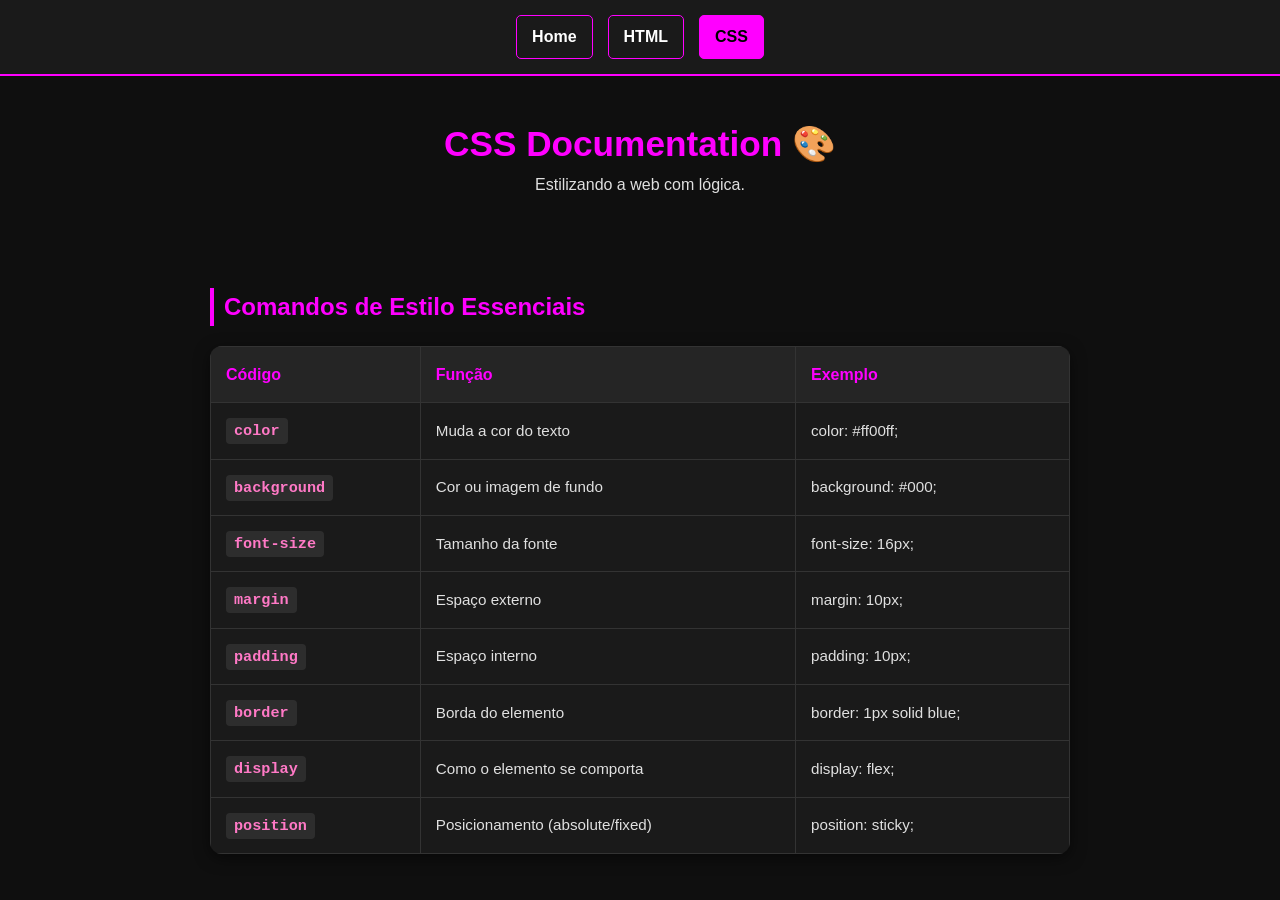
==== css.html @ 5f471304 "Criar css.html" ====
<!DOCTYPE html>
<html lang="pt-br">
<head>
    <meta charset="UTF-8">
    <meta name="viewport" content="width=device-width, initial-scale=1.0">
    <title>CSS Docs - Dicionário Dev</title>
    <style>
        /* RESET E BASE */
        * { margin: 0; padding: 0; box-sizing: border-box; font-family: 'Segoe UI', sans-serif; }
        body { background-color: #0f0f0f; color: #e0e0e0; padding: 0; line-height: 1.6; }

        /* NAVBAR (Menu Fixo) */
        .navbar {
            display: flex;
            justify-content: center;
            gap: 15px;
            padding: 15px;
            background-color: #1a1a1a;
            border-bottom: 2px solid #ff00ff; /* Mudança para o tema CSS */
            position: sticky;
            top: 0;
            z-index: 1000;
        }

        .nav-link {
            color: #fff;
            text-decoration: none;
            padding: 8px 15px;
            font-weight: bold;
            border: 1px solid #ff00ff;
            border-radius: 5px;
            transition: 0.3s;
        }

        .nav-link:hover { background-color: #ff00ff; color: #000; }
        .active { background-color: #ff00ff; color: #000; }

        /* CONTEÚDO */
        header { text-align: center; margin: 40px 0; }
        h1 { color: #ff00ff; font-size: 2.2rem; }
        
        main { padding: 20px; max-width: 900px; margin: 0 auto; }
        h2 { color: #ff00ff; margin: 30px 0 20px 0; border-left: 4px solid #ff00ff; padding-left: 10px; }

        /* TABELA */
        .container-tabela { overflow-x: auto; border-radius: 12px; box-shadow: 0 4px 15px rgba(0,0,0,0.5); }
        table { width: 100%; border-collapse: collapse; background-color: #1a1a1a; border: 1px solid #333; }
        th { background-color: #252525; color: #ff00ff; padding: 15px; text-align: left; border: 1px solid #333; }
        td { padding: 15px; border: 1px solid #333; vertical-align: middle; font-size: 0.95rem; }
        code { background-color: #2d2d2d; color: #ff79c6; padding: 4px 8px; border-radius: 4px; font-family: 'Courier New', monospace; font-weight: bold; }
    </style>
</head>
<body>

    <nav class="navbar">
        <a href="index.html" class="nav-link">Home</a>
        <a href="html.html" class="nav-link">HTML</a>
        <a href="css.html" class="nav-link active">CSS</a>
    </nav>

    <header>
        <h1>CSS Documentation 🎨</h1>
        <p>Estilizando a web com lógica.</p>
    </header>

    <main>
        <h2>Comandos de Estilo Essenciais</h2>
        <div class="container-tabela">
            <table>
                <thead>
                    <tr><th>Código</th><th>Função</th><th>Exemplo</th></tr>
                </thead>
                <tbody>
                    <tr><td><code>color</code></td><td>Muda a cor do texto</td><td>color: #ff00ff;</td></tr>
                    <tr><td><code>background</code></td><td>Cor ou imagem de fundo</td><td>background: #000;</td></tr>
                    <tr><td><code>font-size</code></td><td>Tamanho da fonte</td><td>font-size: 16px;</td></tr>
                    <tr><td><code>margin</code></td><td>Espaço externo</td><td>margin: 10px;</td></tr>
                    <tr><td><code>padding</code></td><td>Espaço interno</td><td>padding: 10px;</td></tr>
                    <tr><td><code>border</code></td><td>Borda do elemento</td><td>border: 1px solid blue;</td></tr>
                    <tr><td><code>display</code></td><td>Como o elemento se comporta</td><td>display: flex;</td></tr>
                    <tr><td><code>position</code></td><td>Posicionamento (absolute/fixed)</td><td>position: sticky;</td></tr>
                </tbody>
            </table>
        </div>
    </main>

</body>
</html>
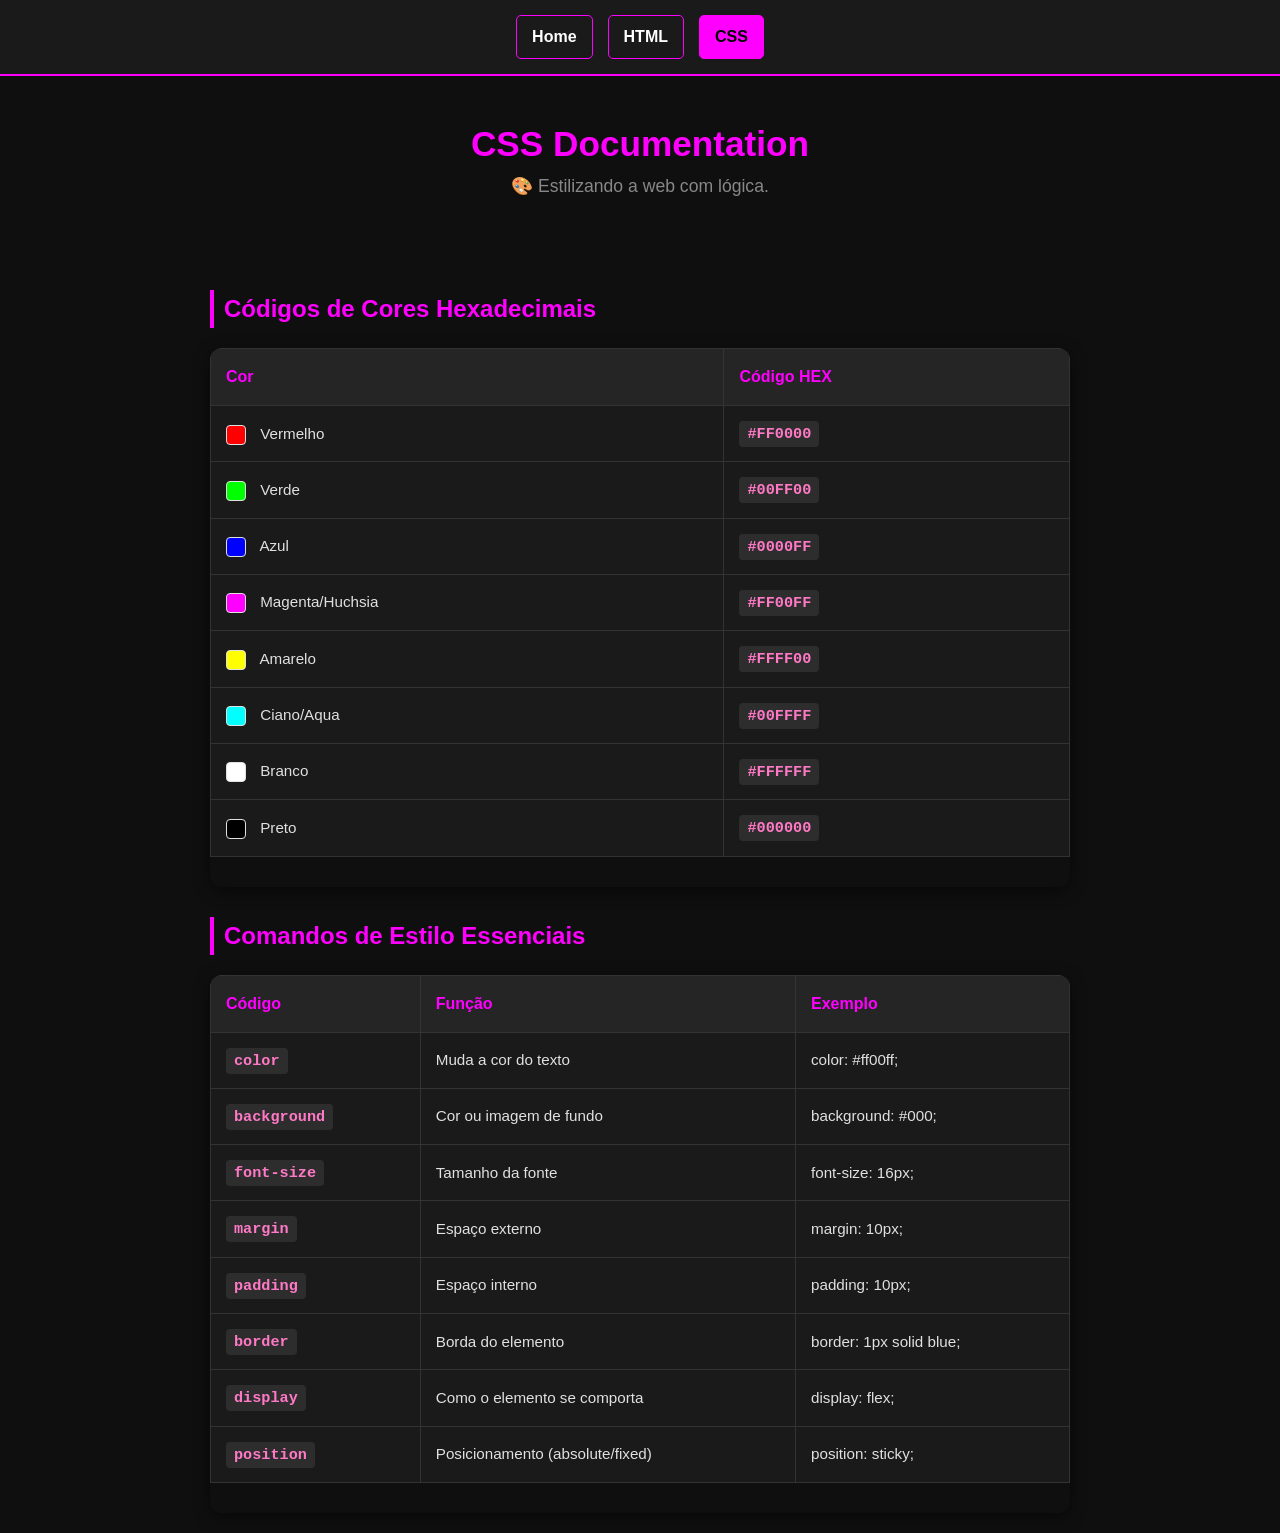
==== commit a69cbf05: "Atualizar o css.html" ====
--- a/css.html
+++ b/css.html
@@ -38,16 +38,28 @@
         /* CONTEÚDO */
         header { text-align: center; margin: 40px 0; }
         h1 { color: #ff00ff; font-size: 2.2rem; }
-        
+        p { color: #888; font-size: 1.1rem; }
+
         main { padding: 20px; max-width: 900px; margin: 0 auto; }
         h2 { color: #ff00ff; margin: 30px 0 20px 0; border-left: 4px solid #ff00ff; padding-left: 10px; }
 
         /* TABELA */
         .container-tabela { overflow-x: auto; border-radius: 12px; box-shadow: 0 4px 15px rgba(0,0,0,0.5); }
-        table { width: 100%; border-collapse: collapse; background-color: #1a1a1a; border: 1px solid #333; }
+        table { width: 100%; border-collapse: collapse; background-color: #1a1a1a; border: 1px solid #333; margin-bottom: 30px; }
         th { background-color: #252525; color: #ff00ff; padding: 15px; text-align: left; border: 1px solid #333; }
         td { padding: 15px; border: 1px solid #333; vertical-align: middle; font-size: 0.95rem; }
         code { background-color: #2d2d2d; color: #ff79c6; padding: 4px 8px; border-radius: 4px; font-family: 'Courier New', monospace; font-weight: bold; }
+        
+        /* Nova classe para exibir a cor em um bloco */
+        .color-block {
+            width: 20px;
+            height: 20px;
+            border-radius: 4px;
+            border: 1px solid #e0e0e0;
+            display: inline-block;
+            margin-right: 10px;
+            vertical-align: middle;
+        }
     </style>
 </head>
 <body>
@@ -59,11 +71,57 @@
     </nav>
 
     <header>
-        <h1>CSS Documentation 🎨</h1>
-        <p>Estilizando a web com lógica.</p>
+        <h1>CSS Documentation</h1>
+        <p>🎨 Estilizando a web com lógica.</p>
     </header>
 
     <main>
+        <h2>Códigos de Cores Hexadecimais</h2>
+        <div class="container-tabela">
+            <table>
+                <thead>
+                    <tr>
+                        <th>Cor</th>
+                        <th>Código HEX</th>
+                    </tr>
+                </thead>
+                <tbody>
+                    <tr>
+                        <td><span class="color-block" style="background-color: #FF0000;"></span> Vermelho</td>
+                        <td><code>#FF0000</code></td>
+                    </tr>
+                    <tr>
+                        <td><span class="color-block" style="background-color: #00FF00;"></span> Verde</td>
+                        <td><code>#00FF00</code></td>
+                    </tr>
+                    <tr>
+                        <td><span class="color-block" style="background-color: #0000FF;"></span> Azul</td>
+                        <td><code>#0000FF</code></td>
+                    </tr>
+                    <tr>
+                        <td><span class="color-block" style="background-color: #FF00FF;"></span> Magenta/Huchsia</td>
+                        <td><code>#FF00FF</code></td>
+                    </tr>
+                    <tr>
+                        <td><span class="color-block" style="background-color: #FFFF00;"></span> Amarelo</td>
+                        <td><code>#FFFF00</code></td>
+                    </tr>
+                    <tr>
+                        <td><span class="color-block" style="background-color: #00FFFF;"></span> Ciano/Aqua</td>
+                        <td><code>#00FFFF</code></td>
+                    </tr>
+                    <tr>
+                        <td><span class="color-block" style="background-color: #FFFFFF;"></span> Branco</td>
+                        <td><code>#FFFFFF</code></td>
+                    </tr>
+                    <tr>
+                        <td><span class="color-block" style="background-color: #000000;"></span> Preto</td>
+                        <td><code>#000000</code></td>
+                    </tr>
+                </tbody>
+            </table>
+        </div>
+        
         <h2>Comandos de Estilo Essenciais</h2>
         <div class="container-tabela">
             <table>
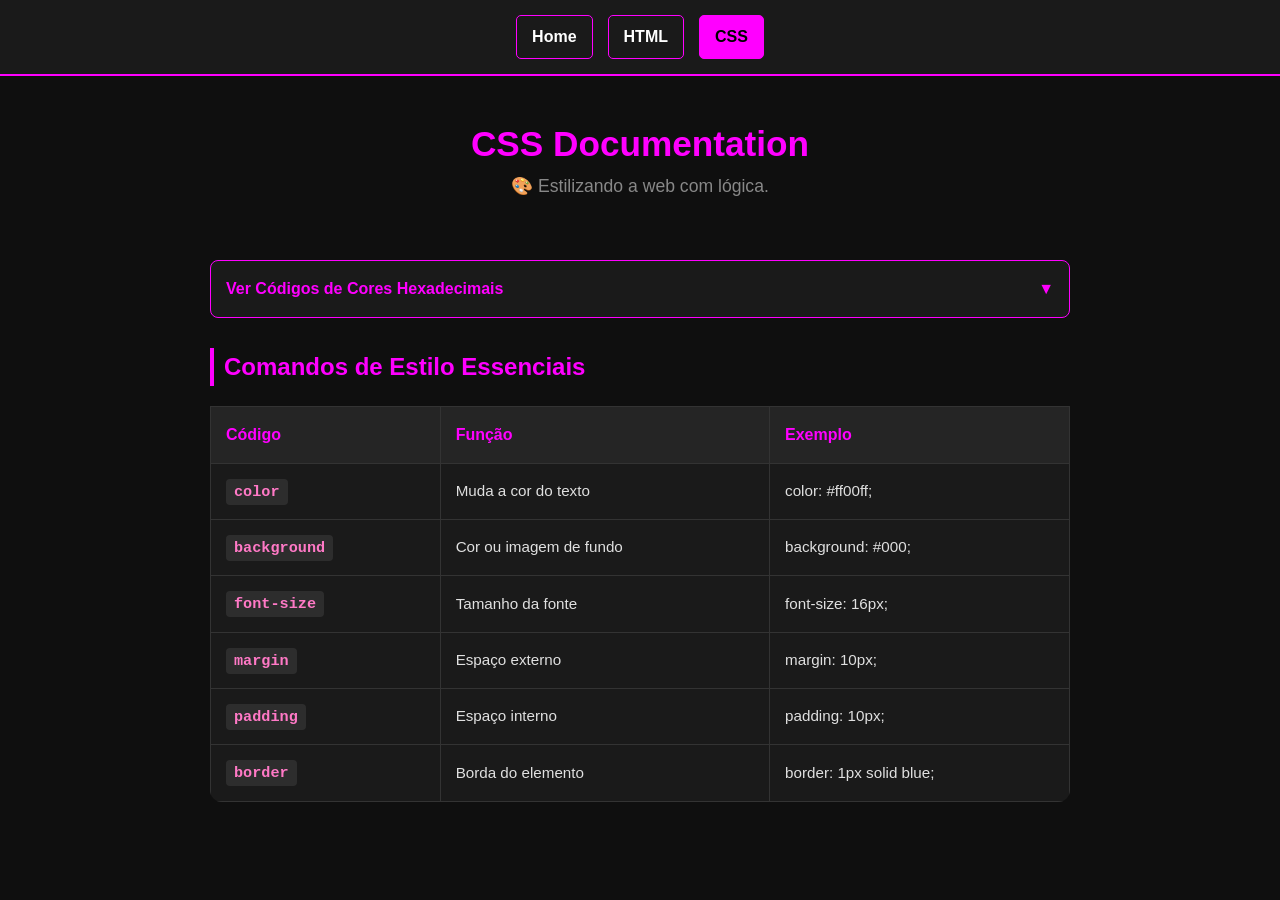
==== commit 25f62e7d: "Atualizar o css.html" ====
--- a/css.html
+++ b/css.html
@@ -16,7 +16,7 @@
             gap: 15px;
             padding: 15px;
             background-color: #1a1a1a;
-            border-bottom: 2px solid #ff00ff; /* Mudança para o tema CSS */
+            border-bottom: 2px solid #ff00ff;
             position: sticky;
             top: 0;
             z-index: 1000;
@@ -39,27 +39,25 @@
         header { text-align: center; margin: 40px 0; }
         h1 { color: #ff00ff; font-size: 2.2rem; }
         p { color: #888; font-size: 1.1rem; }
-
         main { padding: 20px; max-width: 900px; margin: 0 auto; }
         h2 { color: #ff00ff; margin: 30px 0 20px 0; border-left: 4px solid #ff00ff; padding-left: 10px; }
 
+        /* EFEITO SANFONA (DETAILS) */
+        details { margin-bottom: 20px; border: 1px solid #ff00ff; border-radius: 8px; background-color: #1a1a1a; }
+        summary { padding: 15px; cursor: pointer; color: #ff00ff; font-weight: bold; list-style: none; outline: none; }
+        summary::-webkit-details-marker { display: none; } /* Remove a setinha padrão */
+        summary:hover { background-color: #252525; }
+        summary::after { content: " ▼"; float: right; }
+        details[open] summary::after { content: " ▲"; }
+
         /* TABELA */
-        .container-tabela { overflow-x: auto; border-radius: 12px; box-shadow: 0 4px 15px rgba(0,0,0,0.5); }
-        table { width: 100%; border-collapse: collapse; background-color: #1a1a1a; border: 1px solid #333; margin-bottom: 30px; }
+        .container-tabela { overflow-x: auto; border-radius: 0 0 12px 12px; }
+        table { width: 100%; border-collapse: collapse; background-color: #1a1a1a; border: 1px solid #333; }
         th { background-color: #252525; color: #ff00ff; padding: 15px; text-align: left; border: 1px solid #333; }
         td { padding: 15px; border: 1px solid #333; vertical-align: middle; font-size: 0.95rem; }
         code { background-color: #2d2d2d; color: #ff79c6; padding: 4px 8px; border-radius: 4px; font-family: 'Courier New', monospace; font-weight: bold; }
         
-        /* Nova classe para exibir a cor em um bloco */
-        .color-block {
-            width: 20px;
-            height: 20px;
-            border-radius: 4px;
-            border: 1px solid #e0e0e0;
-            display: inline-block;
-            margin-right: 10px;
-            vertical-align: middle;
-        }
+        .color-block { width: 20px; height: 20px; border-radius: 4px; border: 1px solid #e0e0e0; display: inline-block; margin-right: 10px; vertical-align: middle; }
     </style>
 </head>
 <body>
@@ -76,51 +74,25 @@
     </header>
 
     <main>
-        <h2>Códigos de Cores Hexadecimais</h2>
-        <div class="container-tabela">
-            <table>
-                <thead>
-                    <tr>
-                        <th>Cor</th>
-                        <th>Código HEX</th>
-                    </tr>
-                </thead>
-                <tbody>
-                    <tr>
-                        <td><span class="color-block" style="background-color: #FF0000;"></span> Vermelho</td>
-                        <td><code>#FF0000</code></td>
-                    </tr>
-                    <tr>
-                        <td><span class="color-block" style="background-color: #00FF00;"></span> Verde</td>
-                        <td><code>#00FF00</code></td>
-                    </tr>
-                    <tr>
-                        <td><span class="color-block" style="background-color: #0000FF;"></span> Azul</td>
-                        <td><code>#0000FF</code></td>
-                    </tr>
-                    <tr>
-                        <td><span class="color-block" style="background-color: #FF00FF;"></span> Magenta/Huchsia</td>
-                        <td><code>#FF00FF</code></td>
-                    </tr>
-                    <tr>
-                        <td><span class="color-block" style="background-color: #FFFF00;"></span> Amarelo</td>
-                        <td><code>#FFFF00</code></td>
-                    </tr>
-                    <tr>
-                        <td><span class="color-block" style="background-color: #00FFFF;"></span> Ciano/Aqua</td>
-                        <td><code>#00FFFF</code></td>
-                    </tr>
-                    <tr>
-                        <td><span class="color-block" style="background-color: #FFFFFF;"></span> Branco</td>
-                        <td><code>#FFFFFF</code></td>
-                    </tr>
-                    <tr>
-                        <td><span class="color-block" style="background-color: #000000;"></span> Preto</td>
-                        <td><code>#000000</code></td>
-                    </tr>
-                </tbody>
-            </table>
-        </div>
+        
+        <details>
+            <summary>Ver Códigos de Cores Hexadecimais</summary>
+            <div class="container-tabela">
+                <table>
+                    <thead>
+                        <tr><th>Cor</th><th>Código HEX</th></tr>
+                    </thead>
+                    <tbody>
+                        <tr><td><span class="color-block" style="background-color: #FF0000;"></span> Vermelho</td><td><code>#FF0000</code></td></tr>
+                        <tr><td><span class="color-block" style="background-color: #00FF00;"></span> Verde</td><td><code>#00FF00</code></td></tr>
+                        <tr><td><span class="color-block" style="background-color: #0000FF;"></span> Azul</td><td><code>#0000FF</code></td></tr>
+                        <tr><td><span class="color-block" style="background-color: #FF00FF;"></span> Magenta</td><td><code>#FF00FF</code></td></tr>
+                        <tr><td><span class="color-block" style="background-color: #FFFF00;"></span> Amarelo</td><td><code>#FFFF00</code></td></tr>
+                        <tr><td><span class="color-block" style="background-color: #00FFFF;"></span> Ciano</td><td><code>#00FFFF</code></td></tr>
+                    </tbody>
+                </table>
+            </div>
+        </details>
         
         <h2>Comandos de Estilo Essenciais</h2>
         <div class="container-tabela">
@@ -135,8 +107,6 @@
                     <tr><td><code>margin</code></td><td>Espaço externo</td><td>margin: 10px;</td></tr>
                     <tr><td><code>padding</code></td><td>Espaço interno</td><td>padding: 10px;</td></tr>
                     <tr><td><code>border</code></td><td>Borda do elemento</td><td>border: 1px solid blue;</td></tr>
-                    <tr><td><code>display</code></td><td>Como o elemento se comporta</td><td>display: flex;</td></tr>
-                    <tr><td><code>position</code></td><td>Posicionamento (absolute/fixed)</td><td>position: sticky;</td></tr>
                 </tbody>
             </table>
         </div>
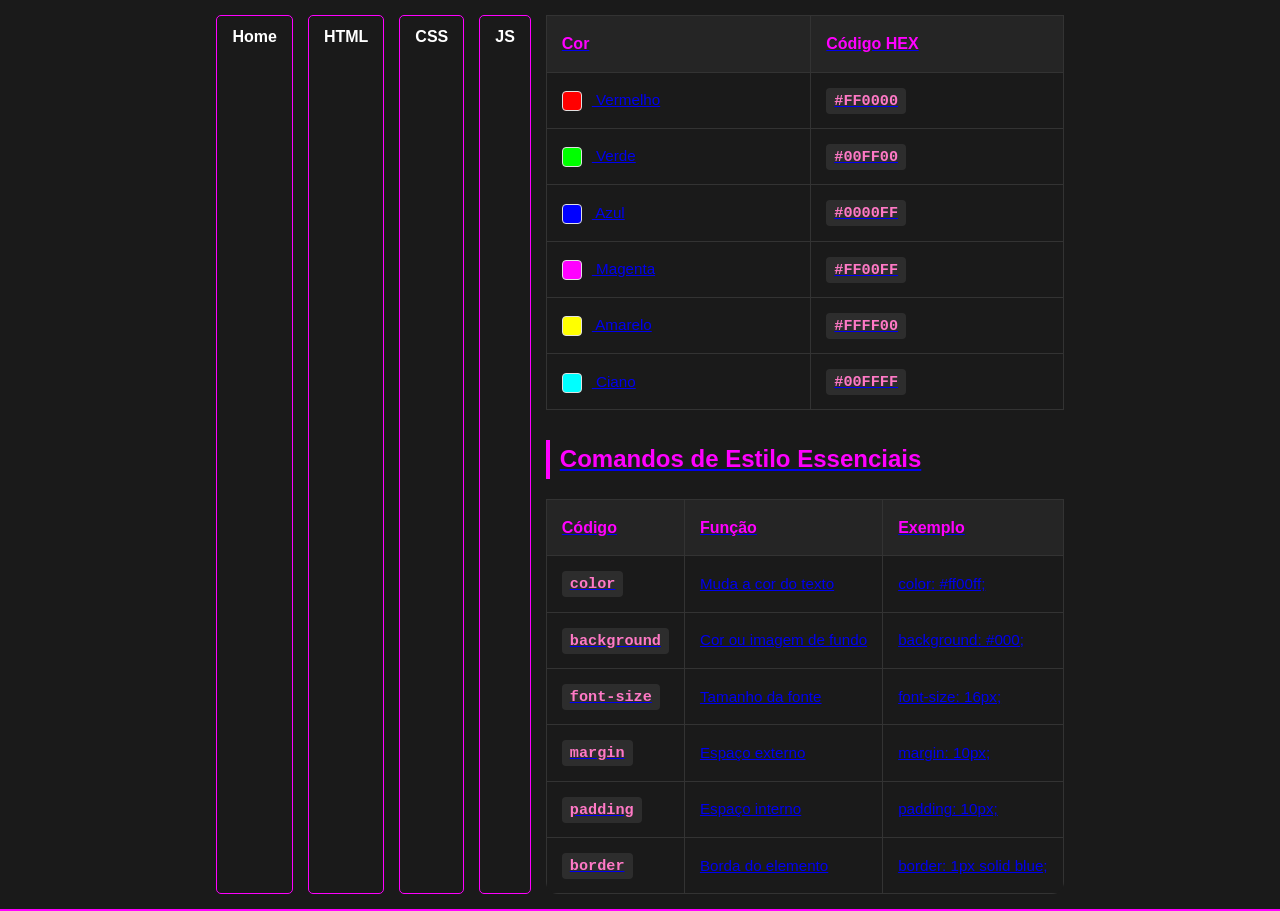
==== commit ee89ab83: "Atualizar o css.html" ====
--- a/css.html
+++ b/css.html
@@ -65,8 +65,12 @@
     <nav class="navbar">
         <a href="index.html" class="nav-link">Home</a>
         <a href="html.html" class="nav-link">HTML</a>
-        <a href="css.html" class="nav-link active">CSS</a>
-    </nav>
+        <a href="css.html" class="nav-link">CSS</a>
+    
+<a href="js.html" class="nav-link">JS</a>
+<a href="python.html" classe="nav-link> PYTHON</a>
+</nav>
+
 
     <header>
         <h1>CSS Documentation</h1>
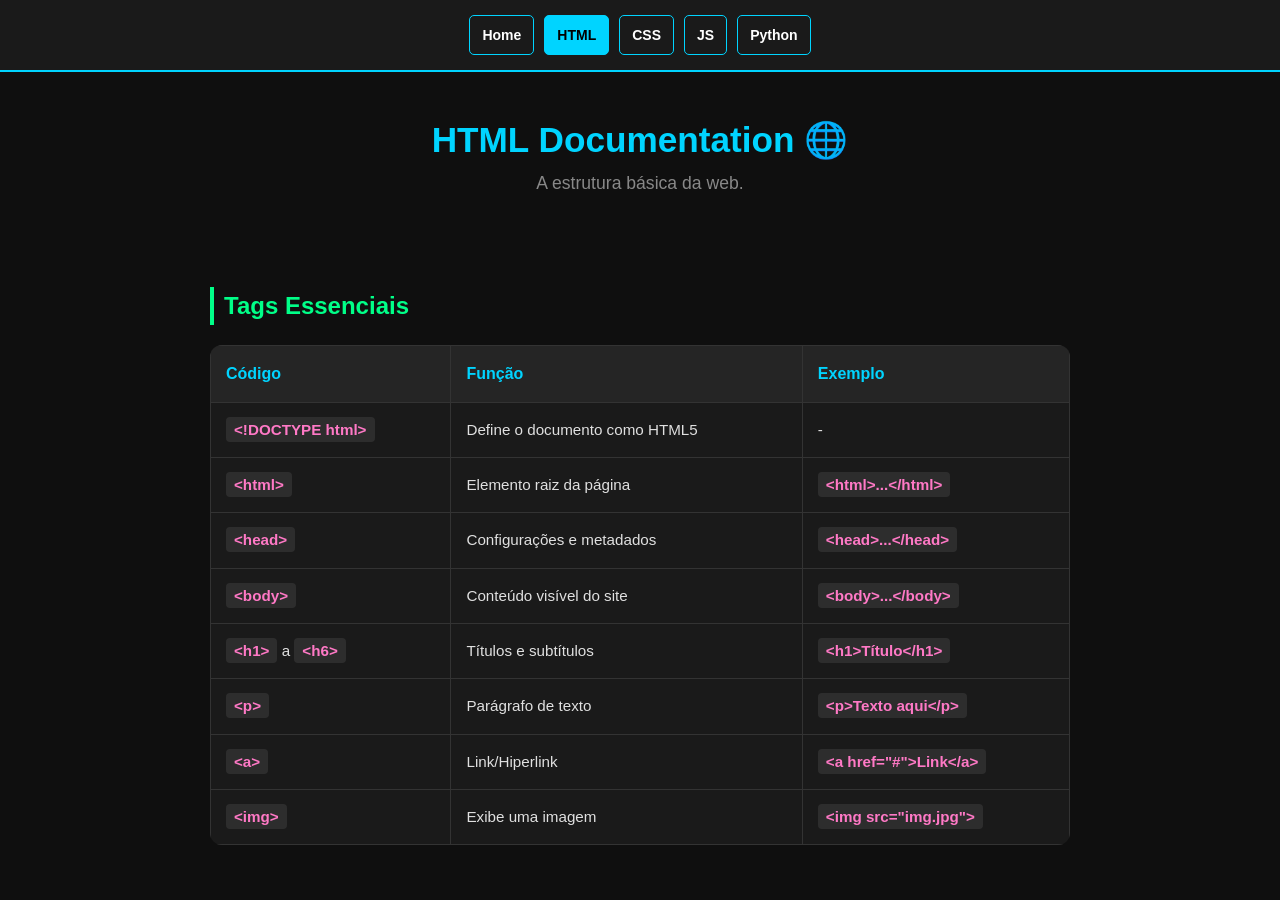
==== commit aabf2e06: "Atualizar o css.html" ====
--- a/css.html
+++ b/css.html
@@ -3,20 +3,21 @@
 <head>
     <meta charset="UTF-8">
     <meta name="viewport" content="width=device-width, initial-scale=1.0">
-    <title>CSS Docs - Dicionário Dev</title>
+    <title>HTML Docs - Dicionário Dev</title>
     <style>
         /* RESET E BASE */
         * { margin: 0; padding: 0; box-sizing: border-box; font-family: 'Segoe UI', sans-serif; }
-        body { background-color: #0f0f0f; color: #e0e0e0; padding: 0; line-height: 1.6; }
+        body { background-color: #0f0f0f; color: #e0e0e0; line-height: 1.6; }
 
-        /* NAVBAR (Menu Fixo) */
+        /* NAVBAR RESPONSIVA */
         .navbar {
             display: flex;
             justify-content: center;
-            gap: 15px;
+            flex-wrap: wrap; /* Ajuste para celular */
+            gap: 10px;
             padding: 15px;
             background-color: #1a1a1a;
-            border-bottom: 2px solid #ff00ff;
+            border-bottom: 2px solid #00d4ff;
             position: sticky;
             top: 0;
             z-index: 1000;
@@ -25,92 +26,64 @@
         .nav-link {
             color: #fff;
             text-decoration: none;
-            padding: 8px 15px;
+            padding: 8px 12px;
+            font-size: 14px;
             font-weight: bold;
-            border: 1px solid #ff00ff;
+            border: 1px solid #00d4ff;
             border-radius: 5px;
             transition: 0.3s;
+            white-space: nowrap;
         }
 
-        .nav-link:hover { background-color: #ff00ff; color: #000; }
-        .active { background-color: #ff00ff; color: #000; }
+        .nav-link:hover { background-color: #00d4ff; color: #000; }
+        .active { background-color: #00d4ff; color: #000; }
 
         /* CONTEÚDO */
         header { text-align: center; margin: 40px 0; }
-        h1 { color: #ff00ff; font-size: 2.2rem; }
+        h1 { color: #00d4ff; font-size: 2.2rem; }
         p { color: #888; font-size: 1.1rem; }
         main { padding: 20px; max-width: 900px; margin: 0 auto; }
-        h2 { color: #ff00ff; margin: 30px 0 20px 0; border-left: 4px solid #ff00ff; padding-left: 10px; }
-
-        /* EFEITO SANFONA (DETAILS) */
-        details { margin-bottom: 20px; border: 1px solid #ff00ff; border-radius: 8px; background-color: #1a1a1a; }
-        summary { padding: 15px; cursor: pointer; color: #ff00ff; font-weight: bold; list-style: none; outline: none; }
-        summary::-webkit-details-marker { display: none; } /* Remove a setinha padrão */
-        summary:hover { background-color: #252525; }
-        summary::after { content: " ▼"; float: right; }
-        details[open] summary::after { content: " ▲"; }
+        h2 { color: #00ff88; margin: 30px 0 20px 0; border-left: 4px solid #00ff88; padding-left: 10px; }
 
         /* TABELA */
-        .container-tabela { overflow-x: auto; border-radius: 0 0 12px 12px; }
+        .container-tabela { overflow-x: auto; border-radius: 12px; }
         table { width: 100%; border-collapse: collapse; background-color: #1a1a1a; border: 1px solid #333; }
-        th { background-color: #252525; color: #ff00ff; padding: 15px; text-align: left; border: 1px solid #333; }
-        td { padding: 15px; border: 1px solid #333; vertical-align: middle; font-size: 0.95rem; }
-        code { background-color: #2d2d2d; color: #ff79c6; padding: 4px 8px; border-radius: 4px; font-family: 'Courier New', monospace; font-weight: bold; }
-        
-        .color-block { width: 20px; height: 20px; border-radius: 4px; border: 1px solid #e0e0e0; display: inline-block; margin-right: 10px; vertical-align: middle; }
+        th { background-color: #252525; color: #00d4ff; padding: 15px; text-align: left; border: 1px solid #333; }
+        td { padding: 15px; border: 1px solid #333; font-size: 0.95rem; }
+        code { background-color: #2d2d2d; color: #ff79c6; padding: 4px 8px; border-radius: 4px; font-weight: bold; }
     </style>
 </head>
 <body>
 
     <nav class="navbar">
         <a href="index.html" class="nav-link">Home</a>
-        <a href="html.html" class="nav-link">HTML</a>
+        <a href="html.html" class="nav-link active">HTML</a>
         <a href="css.html" class="nav-link">CSS</a>
-    
-<a href="js.html" class="nav-link">JS</a>
-<a href="python.html" classe="nav-link> PYTHON</a>
-</nav>
-
+        <a href="js/js.html" class="nav-link">JS</a>
+        <a href="python/python.html" class="nav-link">Python</a>
+    </nav>
 
     <header>
-        <h1>CSS Documentation</h1>
-        <p>🎨 Estilizando a web com lógica.</p>
+        <h1>HTML Documentation 🌐</h1>
+        <p>A estrutura básica da web.</p>
     </header>
 
     <main>
-        
-        <details>
-            <summary>Ver Códigos de Cores Hexadecimais</summary>
-            <div class="container-tabela">
-                <table>
-                    <thead>
-                        <tr><th>Cor</th><th>Código HEX</th></tr>
-                    </thead>
-                    <tbody>
-                        <tr><td><span class="color-block" style="background-color: #FF0000;"></span> Vermelho</td><td><code>#FF0000</code></td></tr>
-                        <tr><td><span class="color-block" style="background-color: #00FF00;"></span> Verde</td><td><code>#00FF00</code></td></tr>
-                        <tr><td><span class="color-block" style="background-color: #0000FF;"></span> Azul</td><td><code>#0000FF</code></td></tr>
-                        <tr><td><span class="color-block" style="background-color: #FF00FF;"></span> Magenta</td><td><code>#FF00FF</code></td></tr>
-                        <tr><td><span class="color-block" style="background-color: #FFFF00;"></span> Amarelo</td><td><code>#FFFF00</code></td></tr>
-                        <tr><td><span class="color-block" style="background-color: #00FFFF;"></span> Ciano</td><td><code>#00FFFF</code></td></tr>
-                    </tbody>
-                </table>
-            </div>
-        </details>
-        
-        <h2>Comandos de Estilo Essenciais</h2>
+        <h2>Tags Essenciais</h2>
         <div class="container-tabela">
             <table>
                 <thead>
                     <tr><th>Código</th><th>Função</th><th>Exemplo</th></tr>
                 </thead>
                 <tbody>
-                    <tr><td><code>color</code></td><td>Muda a cor do texto</td><td>color: #ff00ff;</td></tr>
-                    <tr><td><code>background</code></td><td>Cor ou imagem de fundo</td><td>background: #000;</td></tr>
-                    <tr><td><code>font-size</code></td><td>Tamanho da fonte</td><td>font-size: 16px;</td></tr>
-                    <tr><td><code>margin</code></td><td>Espaço externo</td><td>margin: 10px;</td></tr>
-                    <tr><td><code>padding</code></td><td>Espaço interno</td><td>padding: 10px;</td></tr>
-                    <tr><td><code>border</code></td><td>Borda do elemento</td><td>border: 1px solid blue;</td></tr>
+                    <tr><td><code>&lt;!DOCTYPE html&gt;</code></td><td>Define o documento como HTML5</td><td>-</td></tr>
+                    <tr><td><code>&lt;html&gt;</code></td><td>Elemento raiz da página</td><td><code>&lt;html&gt;...&lt;/html&gt;</code></td></tr>
+                    <tr><td><code>&lt;head&gt;</code></td><td>Configurações e metadados</td><td><code>&lt;head&gt;...&lt;/head&gt;</code></td></tr>
+                    <tr><td><code>&lt;body&gt;</code></td><td>Conteúdo visível do site</td><td><code>&lt;body&gt;...&lt;/body&gt;</code></td></tr>
+                    <tr><td><code>&lt;h1&gt;</code> a <code>&lt;h6&gt;</code></td><td>Títulos e subtítulos</td><td><code>&lt;h1&gt;Título&lt;/h1&gt;</code></td></tr>
+                    <tr><td><code>&lt;p&gt;</code></td><td>Parágrafo de texto</td><td><code>&lt;p&gt;Texto aqui&lt;/p&gt;</code></td></tr>
+                    <tr><td><code>&lt;a&gt;</code></td><td>Link/Hiperlink</td><td><code>&lt;a href="#"&gt;Link&lt;/a&gt;</code></td></tr>
+                    <tr><td><code>&lt;img&gt;</code></td><td>Exibe uma imagem</td><td><code>&lt;img src="img.jpg"&gt;</code></td></tr>
                 </tbody>
             </table>
         </div>
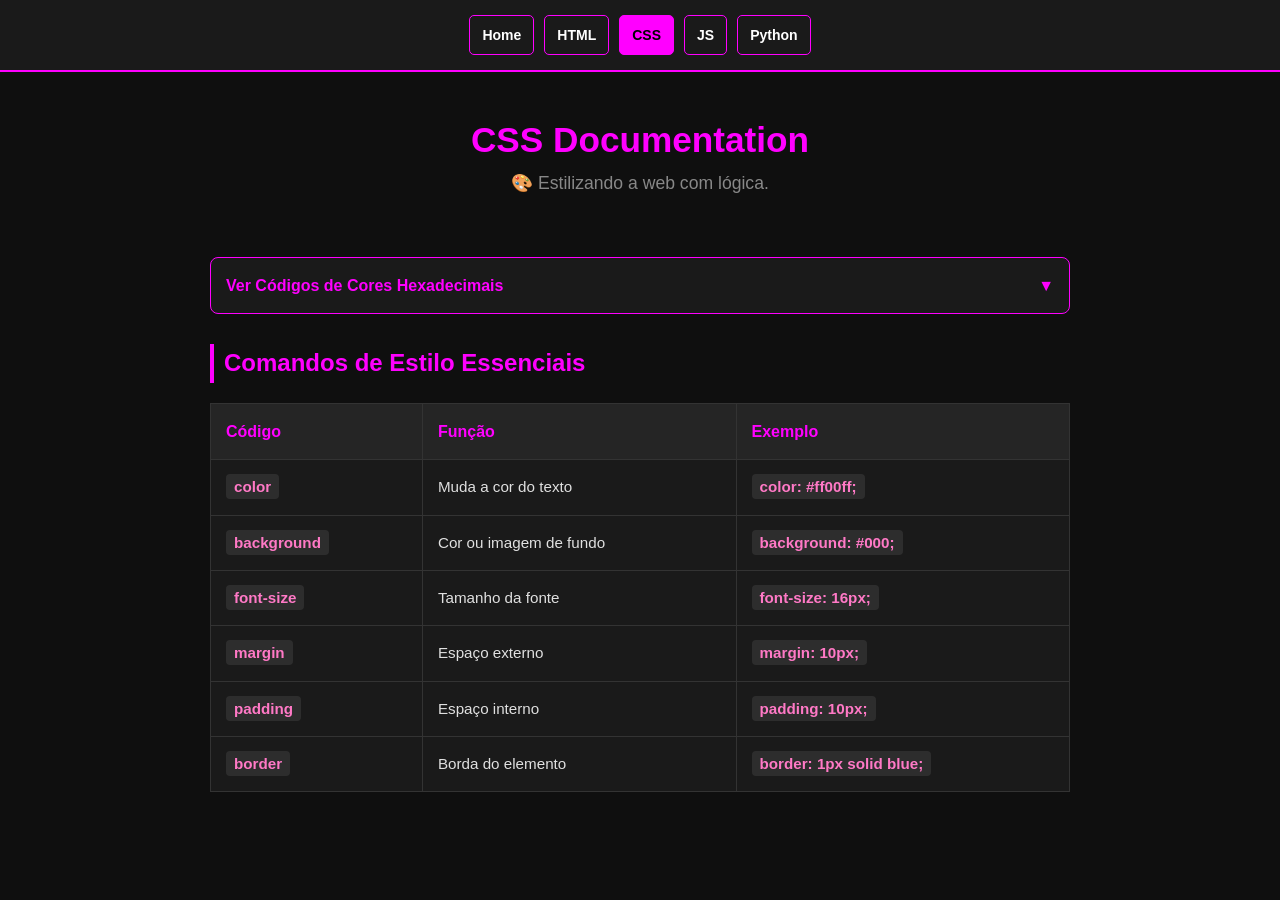
==== commit 0792b9ae: "Atualizar o css.html" ====
--- a/css.html
+++ b/css.html
@@ -3,7 +3,7 @@
 <head>
     <meta charset="UTF-8">
     <meta name="viewport" content="width=device-width, initial-scale=1.0">
-    <title>HTML Docs - Dicionário Dev</title>
+    <title>CSS Docs - Dicionário Dev</title>
     <style>
         /* RESET E BASE */
         * { margin: 0; padding: 0; box-sizing: border-box; font-family: 'Segoe UI', sans-serif; }
@@ -13,11 +13,11 @@
         .navbar {
             display: flex;
             justify-content: center;
-            flex-wrap: wrap; /* Ajuste para celular */
+            flex-wrap: wrap; /* Impede que os botões sumam da tela no celular */
             gap: 10px;
             padding: 15px;
             background-color: #1a1a1a;
-            border-bottom: 2px solid #00d4ff;
+            border-bottom: 2px solid #ff00ff;
             position: sticky;
             top: 0;
             z-index: 1000;
@@ -29,61 +29,86 @@
             padding: 8px 12px;
             font-size: 14px;
             font-weight: bold;
-            border: 1px solid #00d4ff;
+            border: 1px solid #ff00ff;
             border-radius: 5px;
             transition: 0.3s;
             white-space: nowrap;
         }
 
-        .nav-link:hover { background-color: #00d4ff; color: #000; }
-        .active { background-color: #00d4ff; color: #000; }
+        .nav-link:hover { background-color: #ff00ff; color: #000; }
+        .active { background-color: #ff00ff; color: #000; }
 
         /* CONTEÚDO */
         header { text-align: center; margin: 40px 0; }
-        h1 { color: #00d4ff; font-size: 2.2rem; }
+        h1 { color: #ff00ff; font-size: 2.2rem; }
         p { color: #888; font-size: 1.1rem; }
         main { padding: 20px; max-width: 900px; margin: 0 auto; }
-        h2 { color: #00ff88; margin: 30px 0 20px 0; border-left: 4px solid #00ff88; padding-left: 10px; }
+        h2 { color: #ff00ff; margin: 30px 0 20px 0; border-left: 4px solid #ff00ff; padding-left: 10px; }
+
+        /* EFEITO SANFONA */
+        details { margin-bottom: 20px; border: 1px solid #ff00ff; border-radius: 8px; background-color: #1a1a1a; }
+        summary { padding: 15px; cursor: pointer; color: #ff00ff; font-weight: bold; list-style: none; }
+        summary::after { content: " ▼"; float: right; }
+        details[open] summary::after { content: " ▲"; }
 
         /* TABELA */
-        .container-tabela { overflow-x: auto; border-radius: 12px; }
-        table { width: 100%; border-collapse: collapse; background-color: #1a1a1a; border: 1px solid #333; }
-        th { background-color: #252525; color: #00d4ff; padding: 15px; text-align: left; border: 1px solid #333; }
+        .container-tabela { overflow-x: auto; }
+        table { width: 100%; border-collapse: collapse; background-color: #1a1a1a; }
+        th { background-color: #252525; color: #ff00ff; padding: 15px; text-align: left; border: 1px solid #333; }
         td { padding: 15px; border: 1px solid #333; font-size: 0.95rem; }
         code { background-color: #2d2d2d; color: #ff79c6; padding: 4px 8px; border-radius: 4px; font-weight: bold; }
+        
+        .color-block { width: 20px; height: 20px; border-radius: 4px; border: 1px solid #e0e0e0; display: inline-block; margin-right: 10px; vertical-align: middle; }
     </style>
 </head>
 <body>
 
     <nav class="navbar">
         <a href="index.html" class="nav-link">Home</a>
-        <a href="html.html" class="nav-link active">HTML</a>
-        <a href="css.html" class="nav-link">CSS</a>
+        <a href="html.html" class="nav-link">HTML</a>
+        <a href="css.html" class="nav-link active">CSS</a>
         <a href="js/js.html" class="nav-link">JS</a>
         <a href="python/python.html" class="nav-link">Python</a>
     </nav>
 
     <header>
-        <h1>HTML Documentation 🌐</h1>
-        <p>A estrutura básica da web.</p>
+        <h1>CSS Documentation</h1>
+        <p>🎨 Estilizando a web com lógica.</p>
     </header>
 
     <main>
-        <h2>Tags Essenciais</h2>
+        <details>
+            <summary>Ver Códigos de Cores Hexadecimais</summary>
+            <div class="container-tabela">
+                <table>
+                    <thead>
+                        <tr><th>Cor</th><th>Código HEX</th></tr>
+                    </thead>
+                    <tbody>
+                        <tr><td><span class="color-block" style="background-color: #FF0000;"></span> Vermelho</td><td><code>#FF0000</code></td></tr>
+                        <tr><td><span class="color-block" style="background-color: #00FF00;"></span> Verde</td><td><code>#00FF00</code></td></tr>
+                        <tr><td><span class="color-block" style="background-color: #0000FF;"></span> Azul</td><td><code>#0000FF</code></td></tr>
+                        <tr><td><span class="color-block" style="background-color: #FF00FF;"></span> Magenta</td><td><code>#FF00FF</code></td></tr>
+                        <tr><td><span class="color-block" style="background-color: #FFFF00;"></span> Amarelo</td><td><code>#FFFF00</code></td></tr>
+                        <tr><td><span class="color-block" style="background-color: #00FFFF;"></span> Ciano</td><td><code>#00FFFF</code></td></tr>
+                    </tbody>
+                </table>
+            </div>
+        </details>
+        
+        <h2>Comandos de Estilo Essenciais</h2>
         <div class="container-tabela">
             <table>
                 <thead>
                     <tr><th>Código</th><th>Função</th><th>Exemplo</th></tr>
                 </thead>
                 <tbody>
-                    <tr><td><code>&lt;!DOCTYPE html&gt;</code></td><td>Define o documento como HTML5</td><td>-</td></tr>
-                    <tr><td><code>&lt;html&gt;</code></td><td>Elemento raiz da página</td><td><code>&lt;html&gt;...&lt;/html&gt;</code></td></tr>
-                    <tr><td><code>&lt;head&gt;</code></td><td>Configurações e metadados</td><td><code>&lt;head&gt;...&lt;/head&gt;</code></td></tr>
-                    <tr><td><code>&lt;body&gt;</code></td><td>Conteúdo visível do site</td><td><code>&lt;body&gt;...&lt;/body&gt;</code></td></tr>
-                    <tr><td><code>&lt;h1&gt;</code> a <code>&lt;h6&gt;</code></td><td>Títulos e subtítulos</td><td><code>&lt;h1&gt;Título&lt;/h1&gt;</code></td></tr>
-                    <tr><td><code>&lt;p&gt;</code></td><td>Parágrafo de texto</td><td><code>&lt;p&gt;Texto aqui&lt;/p&gt;</code></td></tr>
-                    <tr><td><code>&lt;a&gt;</code></td><td>Link/Hiperlink</td><td><code>&lt;a href="#"&gt;Link&lt;/a&gt;</code></td></tr>
-                    <tr><td><code>&lt;img&gt;</code></td><td>Exibe uma imagem</td><td><code>&lt;img src="img.jpg"&gt;</code></td></tr>
+                    <tr><td><code>color</code></td><td>Muda a cor do texto</td><td><code>color: #ff00ff;</code></td></tr>
+                    <tr><td><code>background</code></td><td>Cor ou imagem de fundo</td><td><code>background: #000;</code></td></tr>
+                    <tr><td><code>font-size</code></td><td>Tamanho da fonte</td><td><code>font-size: 16px;</code></td></tr>
+                    <tr><td><code>margin</code></td><td>Espaço externo</td><td><code>margin: 10px;</code></td></tr>
+                    <tr><td><code>padding</code></td><td>Espaço interno</td><td><code>padding: 10px;</code></td></tr>
+                    <tr><td><code>border</code></td><td>Borda do elemento</td><td><code>border: 1px solid blue;</code></td></tr>
                 </tbody>
             </table>
         </div>
